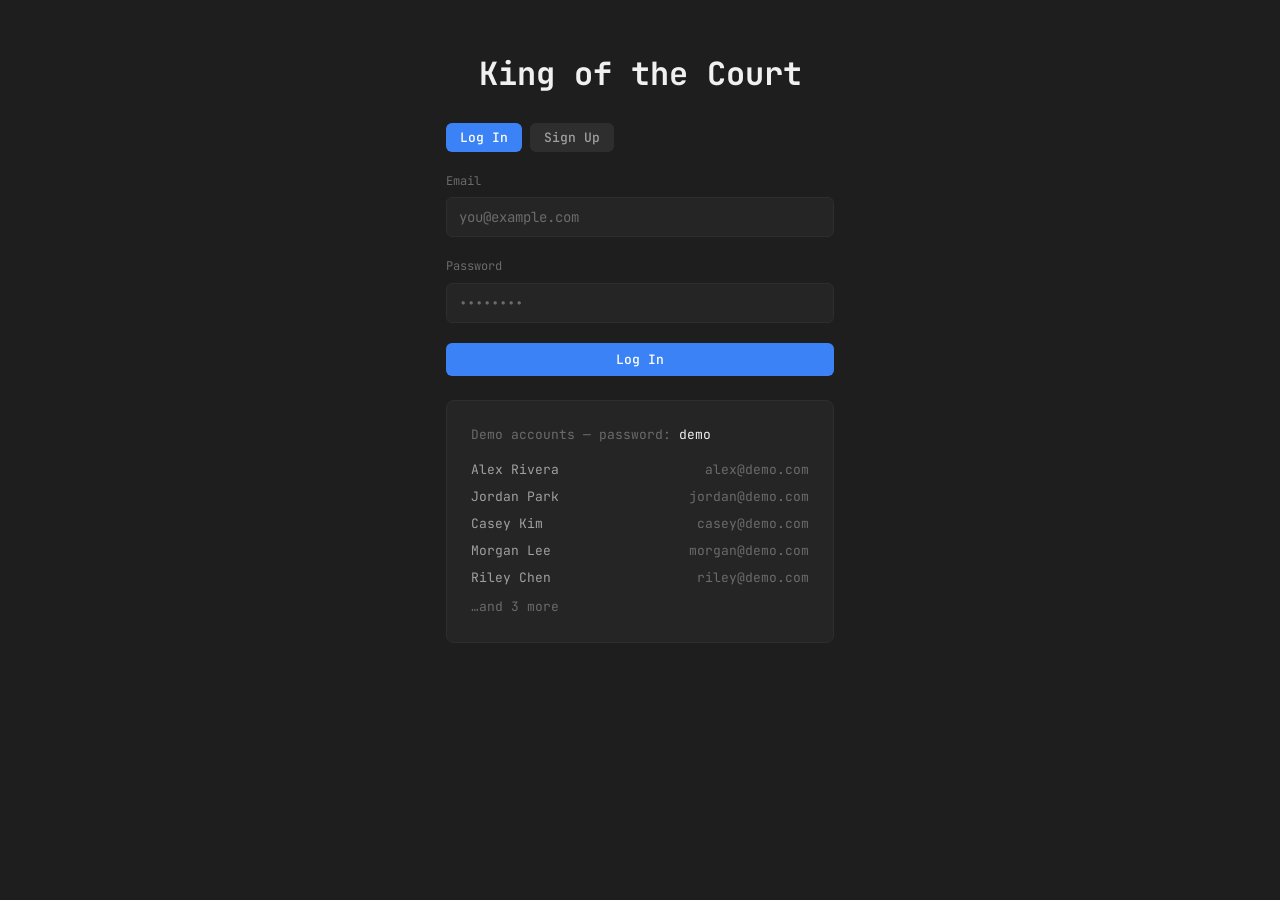
==== account.html @ 812c1025 "Initial Commit" ====
<!DOCTYPE html>
<html lang="en">
<head>
  <meta charset="UTF-8">
  <meta name="viewport" content="width=device-width, initial-scale=1.0">
  <title>Account · King of the Court</title>
  <link rel="stylesheet" href="css/style.css">
</head>
<body>
<div class="page">
  <div class="page-header">
    <h1 class="page-title">Account</h1>
    <p class="page-sub">Manage your profile.</p>
  </div>
  <div id="content"></div>
</div>

<!-- Delete confirm modal -->
<div class="modal-overlay hidden" id="delete-modal">
  <div class="modal-box">
    <div class="modal-title">Delete account?</div>
    <div class="modal-body">This will permanently remove your account. This action cannot be undone.</div>
    <div class="flex gap-3">
      <button class="btn btn-danger" onclick="confirmDelete()">Delete</button>
      <button class="btn btn-ghost" onclick="document.getElementById('delete-modal').classList.add('hidden')">Cancel</button>
    </div>
  </div>
</div>

<nav class="bottom-nav" id="bottom-nav"></nav>

<script src="js/data.js"></script>
<script src="js/app.js"></script>
<script>
  initNav('account');
  if (!requireAuth()) throw new Error('redirect');

  let user = getUser();
  let editing = false;

  function render() {
    if (editing) {
      show('content', `
        <div class="card">
          <h2 style="font-size:16px;font-weight:600;margin-bottom:16px">Edit Profile</h2>
          <div id="edit-error"></div>
          <div class="form-group">
            <label class="form-label">Name</label>
            <input class="form-input" id="e-name" value="${escHtml(user.name)}" required>
          </div>
          <div class="form-group">
            <label class="form-label">Email</label>
            <input class="form-input" type="email" id="e-email" value="${escHtml(user.email)}" required>
          </div>
          <div class="form-group">
            <label class="form-label">Phone</label>
            <input class="form-input" type="tel" id="e-phone" value="${escHtml(user.phone || '')}">
          </div>
          <div class="flex gap-3" style="padding-top:8px;border-top:1px solid var(--asphalt-light)">
            <button class="btn btn-primary" onclick="saveEdit()">Save</button>
            <button class="btn btn-ghost" onclick="editing=false;render()">Cancel</button>
          </div>
        </div>`);
      return;
    }

    show('content', `
      <div class="card" style="margin-bottom:16px">
        <div class="flex items-center gap-4 mb-6" style="padding-bottom:20px;border-bottom:1px solid var(--asphalt-light)">
          <div class="avatar-lg">${initials(user.name)}</div>
          <div>
            <div style="font-size:20px;font-weight:700">${escHtml(user.name)}</div>
            <div class="text-dim text-sm mt-1">${user.role === 'admin' ? '⚙️ Admin' : '🎾 Player'}</div>
            <div style="font-size:22px;font-weight:700;color:var(--ball);margin-top:4px">${user.elo ?? 1500} <span class="text-muted text-sm" style="font-weight:400">ELO</span></div>
          </div>
        </div>

        <div style="display:grid;gap:16px">
          <div>
            <div class="form-label">Email</div>
            <div>${escHtml(user.email)}</div>
          </div>
          <div>
            <div class="form-label">Phone</div>
            <div>${user.phone ? escHtml(user.phone) : '<span class="text-muted">Not set</span>'}</div>
          </div>
          <div>
            <div class="form-label">Member Since</div>
            <div>${formatMonthYear(user.createdAt)}</div>
          </div>
        </div>
      </div>

      <div class="flex gap-3 wrap" style="margin-bottom:8px">
        <button class="btn btn-ghost" onclick="editing=true;render()">✏️ Edit Profile</button>
        <button class="btn btn-ghost" style="color:var(--danger)" onclick="logout()">Sign Out</button>
      </div>
      ${user.role !== 'admin'
        ? `<button class="btn-link" onclick="document.getElementById('delete-modal').classList.remove('hidden')">Delete account</button>`
        : `<span class="text-xs text-muted">Admins cannot delete their own account.</span>`}
    `);
  }

  function saveEdit() {
    const name  = document.getElementById('e-name').value.trim();
    const email = document.getElementById('e-email').value.trim().toLowerCase();
    const phone = document.getElementById('e-phone').value.trim();
    if (!name || !email) {
      show('edit-error', '<div class="alert alert-error">Name and email are required.</div>');
      return;
    }
    user = { ...user, name, email, phone };
    setUser(user);
    // Persist edits so getMergedUser can pick them up
    const edits = getUserEdits();
    edits[user.id] = { name, email, phone };
    localStorage.setItem('user_edits', JSON.stringify(edits));
    editing = false;
    render();
  }

  function confirmDelete() {
    localStorage.removeItem('auth_user');
    location.href = 'index.html';
  }

  function escHtml(s) {
    return String(s).replace(/&/g,'&amp;').replace(/</g,'&lt;').replace(/>/g,'&gt;').replace(/"/g,'&quot;');
  }

  render();
</script>
</body>
</html>
---- css/style.css ----
@import url('https://fonts.googleapis.com/css2?family=JetBrains+Mono:wght@300;400;500;600;700&display=swap');

:root {
  --charcoal: #1e1e1e;
  --asphalt: #252525;
  --asphalt-light: #2e2e2e;
  --asphalt-muted: #6b6b6b;
  --racket: #3b82f6;
  --racket-hover: #2563eb;
  --ball: #f59e0b;
  --snow: #f0f0f0;
  --snow-dim: #a0a0a0;
  --danger: #ef4444;
  --danger-hover: #dc2626;
  --status-pending: #f59e0b;
  --status-done: #22c55e;
}

*, *::before, *::after { box-sizing: border-box; margin: 0; padding: 0; }

body {
  background: var(--charcoal);
  color: var(--snow);
  font-family: 'JetBrains Mono', 'Courier New', monospace;
  font-size: 14px;
  line-height: 1.6;
  min-height: 100dvh;
  padding-bottom: 80px;
}

a { color: inherit; text-decoration: none; }
button { font-family: inherit; cursor: pointer; }
input, select, textarea { font-family: inherit; }

/* Layout */
.page { max-width: 800px; margin: 0 auto; padding: 0 16px; }

/* Typography */
.page-header { padding: 32px 0 24px; }
.page-title { font-size: 28px; font-weight: 700; }
.page-sub { font-size: 13px; color: var(--snow-dim); margin-top: 4px; }

/* Cards */
.card {
  background: var(--asphalt);
  border: 1px solid var(--asphalt-light);
  border-radius: 8px;
  padding: 24px;
  margin-bottom: 16px;
  transition: border-color 0.15s;
}
.card.clickable { cursor: pointer; }
.card.clickable:hover { border-color: var(--snow-dim); }

/* Buttons */
.btn {
  display: inline-flex;
  align-items: center;
  justify-content: center;
  gap: 6px;
  padding: 8px 18px;
  border-radius: 6px;
  font-size: 13px;
  font-weight: 500;
  cursor: pointer;
  border: none;
  transition: background 0.15s, opacity 0.15s;
}
.btn:disabled { opacity: 0.5; cursor: not-allowed; }
.btn-primary { background: var(--racket); color: white; }
.btn-primary:hover:not(:disabled) { background: var(--racket-hover); }
.btn-ghost { background: var(--asphalt-light); color: var(--snow); }
.btn-ghost:hover:not(:disabled) { background: #3a3a3a; }
.btn-danger { background: var(--danger); color: white; }
.btn-danger:hover:not(:disabled) { background: var(--danger-hover); }
.btn-sm { padding: 6px 12px; font-size: 12px; }
.btn-full { width: 100%; }
.btn-link { background: none; border: none; color: var(--snow-dim); font-size: 13px; padding: 8px 0; }
.btn-link:hover { color: var(--danger); }

/* Status badges */
.badge {
  display: inline-block;
  padding: 2px 10px;
  border-radius: 999px;
  font-size: 11px;
  font-weight: 600;
  letter-spacing: 0.02em;
  white-space: nowrap;
}
.badge-planned { background: rgba(59,130,246,0.2); color: var(--racket); }
.badge-started { background: rgba(245,158,11,0.2); color: var(--status-pending); }
.badge-ended { background: rgba(34,197,94,0.2); color: var(--status-done); }
.badge-processed { background: rgba(107,107,107,0.2); color: var(--asphalt-muted); }

/* Forms */
.form-group { margin-bottom: 20px; }
.form-label { display: block; font-size: 12px; color: var(--asphalt-muted); margin-bottom: 6px; }
.form-input {
  width: 100%;
  background: var(--asphalt);
  border: 1px solid var(--asphalt-light);
  border-radius: 6px;
  padding: 10px 12px;
  color: var(--snow);
  font-size: 14px;
  font-family: inherit;
  outline: none;
  transition: border-color 0.15s;
}
.form-input:focus { border-color: var(--racket); }
.form-input::placeholder { color: var(--asphalt-muted); }

/* Autofill override */
input:-webkit-autofill,
input:-webkit-autofill:hover,
input:-webkit-autofill:focus {
  -webkit-box-shadow: 0 0 0 30px var(--asphalt) inset !important;
  -webkit-text-fill-color: var(--snow) !important;
}

/* Alerts */
.alert { padding: 10px 14px; border-radius: 6px; font-size: 13px; margin-bottom: 16px; }
.alert-error { background: rgba(239,68,68,0.1); color: var(--danger); border: 1px solid rgba(239,68,68,0.3); }
.alert-success { background: rgba(34,197,94,0.1); color: var(--status-done); border: 1px solid rgba(34,197,94,0.3); }

/* Bottom Nav */
.bottom-nav {
  position: fixed;
  bottom: 0; left: 0; right: 0;
  background: var(--charcoal);
  border-top: 1px solid var(--asphalt-light);
  display: grid;
  grid-template-columns: repeat(4, 1fr);
  z-index: 100;
  padding: 8px 8px 12px;
}
.nav-item {
  display: flex;
  flex-direction: column;
  align-items: center;
  gap: 3px;
  padding: 8px 4px;
  color: var(--asphalt-muted);
  font-size: 11px;
  font-weight: 500;
  text-decoration: none;
  border-radius: 8px;
  transition: color 0.15s;
}
.nav-item:hover { color: var(--snow-dim); }
.nav-item.active { color: white; }
.nav-icon { font-size: 20px; line-height: 1; }

/* Tabs */
.tabs { display: flex; gap: 8px; margin-bottom: 20px; }
.tab {
  padding: 6px 14px;
  border-radius: 6px;
  font-size: 13px;
  font-weight: 500;
  cursor: pointer;
  background: var(--asphalt-light);
  color: var(--snow-dim);
  border: none;
  transition: all 0.15s;
}
.tab.active { background: var(--racket); color: white; }

/* List rows */
.list-row {
  display: flex;
  align-items: center;
  gap: 12px;
  padding: 12px 16px;
  border-bottom: 1px solid var(--asphalt-light);
  transition: background 0.1s;
}
.list-row:last-child { border-bottom: none; }
.list-row.clickable { cursor: pointer; }
.list-row.clickable:hover { background: rgba(255,255,255,0.03); }

/* Avatar */
.avatar {
  width: 36px; height: 36px;
  border-radius: 50%;
  background: var(--asphalt-light);
  color: var(--snow);
  display: flex; align-items: center; justify-content: center;
  font-size: 14px; font-weight: 600;
  text-transform: uppercase; flex-shrink: 0;
}
.avatar-lg {
  width: 72px; height: 72px;
  border-radius: 50%;
  background: var(--asphalt-light);
  color: var(--snow);
  display: flex; align-items: center; justify-content: center;
  font-size: 28px; font-weight: 700;
  text-transform: uppercase; flex-shrink: 0;
}

/* Rank */
.rank-num {
  width: 24px; text-align: right;
  font-size: 13px; font-weight: 700;
  color: var(--asphalt-muted); flex-shrink: 0;
}
.rank-num.top { color: var(--ball); }

/* Helpers */
.flex { display: flex; }
.flex-1 { flex: 1; }
.flex-col { flex-direction: column; }
.items-center { align-items: center; }
.items-start { align-items: flex-start; }
.justify-between { justify-content: space-between; }
.gap-2 { gap: 8px; }
.gap-3 { gap: 12px; }
.gap-4 { gap: 16px; }
.wrap { flex-wrap: wrap; }
.mt-1 { margin-top: 4px; }
.mt-2 { margin-top: 8px; }
.mt-3 { margin-top: 12px; }
.mt-4 { margin-top: 16px; }
.mt-6 { margin-top: 24px; }
.mb-2 { margin-bottom: 8px; }
.mb-3 { margin-bottom: 12px; }
.mb-4 { margin-bottom: 16px; }
.mb-6 { margin-bottom: 24px; }
.text-xs { font-size: 11px; }
.text-sm { font-size: 13px; }
.text-muted { color: var(--asphalt-muted); }
.text-dim { color: var(--snow-dim); }
.text-racket { color: var(--racket); }
.text-ball { color: var(--ball); }
.text-danger { color: var(--danger); }
.text-success { color: var(--status-done); }
.font-bold { font-weight: 700; }
.text-center { text-align: center; }
.text-right { text-align: right; }
.shrink-0 { flex-shrink: 0; }
.truncate { overflow: hidden; text-overflow: ellipsis; white-space: nowrap; }
.min-w-0 { min-width: 0; }
.w-full { width: 100%; }
.hidden { display: none !important; }

/* Empty state */
.empty { text-align: center; padding: 64px 16px; }
.empty-icon { font-size: 40px; margin-bottom: 16px; }
.empty-title { font-size: 16px; font-weight: 600; margin-bottom: 8px; }
.empty-text { font-size: 13px; color: var(--asphalt-muted); }

/* Back button */
.back-btn {
  display: inline-flex; align-items: center; gap: 8px;
  color: var(--snow-dim); font-size: 13px;
  padding: 8px 0; cursor: pointer;
  background: none; border: none; margin-bottom: 8px;
}
.back-btn:hover { color: var(--snow); }

/* Divider */
.divider { border: none; border-top: 1px solid var(--asphalt-light); margin: 20px 0; }

/* Stats row */
.stats-row { display: grid; grid-template-columns: repeat(3, 1fr); gap: 12px; margin: 16px 0; }
.stat-box { background: var(--charcoal); border-radius: 6px; padding: 14px 10px; text-align: center; }
.stat-value { font-size: 22px; font-weight: 700; }
.stat-label { font-size: 11px; color: var(--asphalt-muted); margin-top: 2px; }

/* ELO chart */
.elo-chart-wrap {
  background: var(--asphalt);
  border: 1px solid var(--asphalt-light);
  border-radius: 8px;
  padding: 20px;
  margin-bottom: 20px;
}
.chart-header { display: flex; justify-content: space-between; align-items: center; margin-bottom: 12px; }
.chart-title { font-size: 16px; font-weight: 600; }

/* Game meta */
.game-meta { display: flex; flex-wrap: wrap; gap: 12px; margin-top: 12px; }
.game-meta-item { font-size: 13px; color: var(--snow-dim); }

/* Info grid */
.info-grid { display: grid; grid-template-columns: repeat(2, 1fr); gap: 12px; margin: 16px 0; }
@media (min-width: 480px) { .info-grid { grid-template-columns: repeat(4, 1fr); } }
.info-box { background: var(--charcoal); border-radius: 6px; padding: 12px; }
.info-box-label { font-size: 11px; color: var(--asphalt-muted); margin-bottom: 4px; }
.info-box-value { font-size: 15px; font-weight: 600; }

/* Winner banner */
.winner-banner {
  background: rgba(245,158,11,0.1);
  border: 1px solid rgba(245,158,11,0.3);
  border-radius: 6px;
  padding: 12px 16px;
  display: flex; align-items: center; gap: 10px;
  margin-bottom: 16px;
}

/* Modal */
.modal-overlay {
  position: fixed; inset: 0;
  background: rgba(0,0,0,0.7);
  display: flex; align-items: center; justify-content: center;
  z-index: 200; padding: 16px;
}
.modal-box {
  background: var(--asphalt);
  border: 1px solid var(--asphalt-light);
  border-radius: 10px;
  padding: 24px;
  max-width: 400px; width: 100%;
}
.modal-title { font-size: 18px; font-weight: 700; margin-bottom: 8px; }
.modal-body { font-size: 13px; color: var(--snow-dim); margin-bottom: 20px; }

/* Profile header */
.profile-header {
  display: flex; align-items: center; gap: 20px;
  padding-bottom: 20px;
  border-bottom: 1px solid var(--asphalt-light);
  margin-bottom: 20px;
}

@media (max-width: 600px) {
  .page { padding: 0 12px; }
  .card { padding: 16px; }
  .page-title { font-size: 22px; }
}
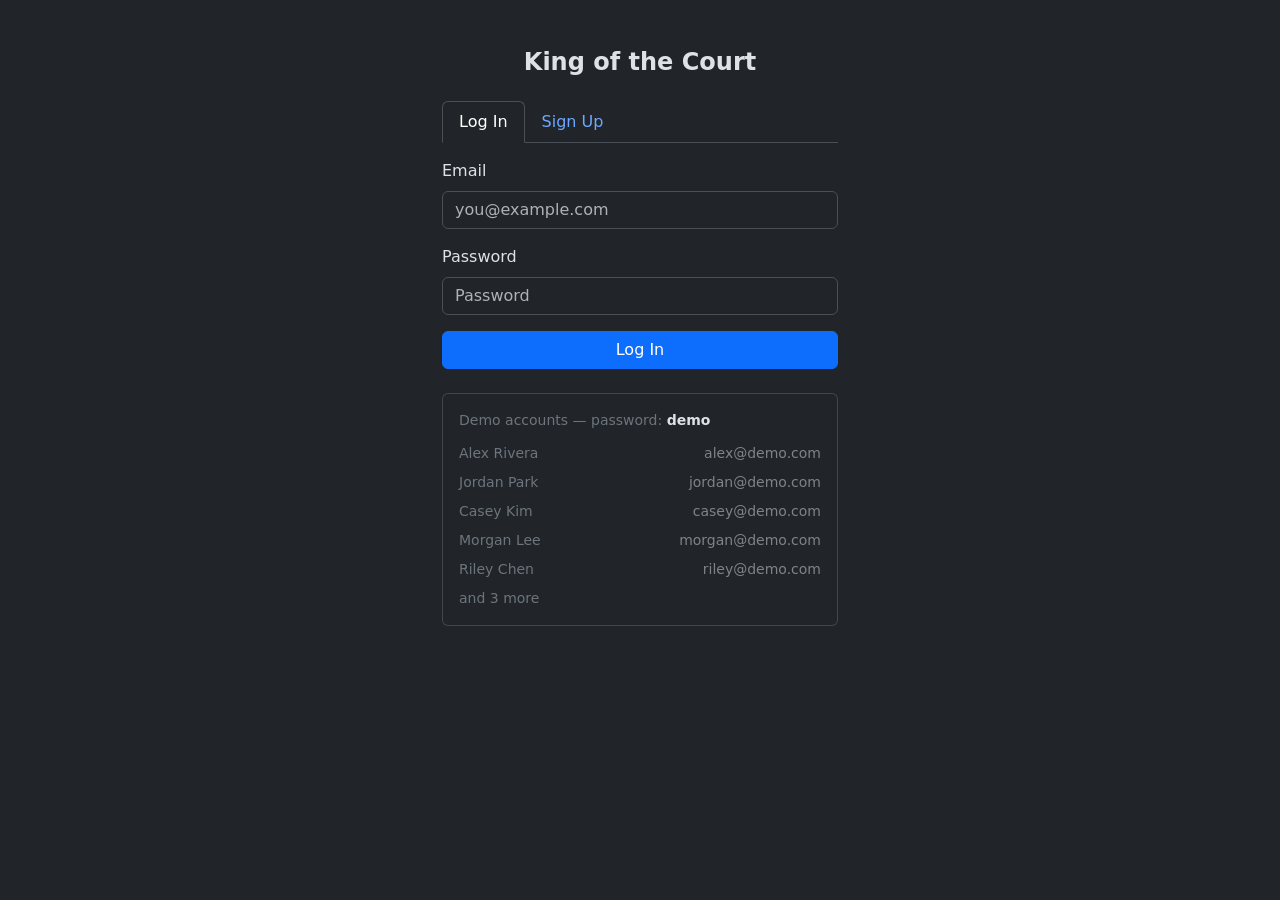
==== commit 5087ef48: "update ig" ====
--- a/account.html
+++ b/account.html
@@ -1,104 +1,117 @@
 <!DOCTYPE html>
-<html lang="en">
+<html lang="en" data-bs-theme="dark">
 <head>
   <meta charset="UTF-8">
   <meta name="viewport" content="width=device-width, initial-scale=1.0">
   <title>Account · King of the Court</title>
+  <link href="https://cdn.jsdelivr.net/npm/bootstrap@5.3.3/dist/css/bootstrap.min.css" rel="stylesheet">
+  <link href="https://cdn.jsdelivr.net/npm/bootstrap-icons@1.11.3/font/bootstrap-icons.min.css" rel="stylesheet">
   <link rel="stylesheet" href="css/style.css">
 </head>
 <body>
-<div class="page">
-  <div class="page-header">
-    <h1 class="page-title">Account</h1>
-    <p class="page-sub">Manage your profile.</p>
+<div class="container py-4" style="max-width:560px">
+  <div class="mb-4">
+    <h1 class="h3 fw-bold">Account</h1>
+    <p class="text-secondary mb-0">Manage your profile.</p>
   </div>
   <div id="content"></div>
 </div>
 
-<!-- Delete confirm modal -->
-<div class="modal-overlay hidden" id="delete-modal">
-  <div class="modal-box">
-    <div class="modal-title">Delete account?</div>
-    <div class="modal-body">This will permanently remove your account. This action cannot be undone.</div>
-    <div class="flex gap-3">
-      <button class="btn btn-danger" onclick="confirmDelete()">Delete</button>
-      <button class="btn btn-ghost" onclick="document.getElementById('delete-modal').classList.add('hidden')">Cancel</button>
+<div class="modal fade" id="deleteModal" tabindex="-1">
+  <div class="modal-dialog modal-dialog-centered">
+    <div class="modal-content">
+      <div class="modal-header">
+        <h5 class="modal-title">Delete account?</h5>
+        <button type="button" class="btn-close" data-bs-dismiss="modal"></button>
+      </div>
+      <div class="modal-body text-secondary small">
+        This will permanently remove your account and cannot be undone.
+      </div>
+      <div class="modal-footer">
+        <button class="btn btn-secondary btn-sm" data-bs-dismiss="modal">Cancel</button>
+        <button class="btn btn-danger btn-sm" onclick="confirmDelete()">Delete</button>
+      </div>
     </div>
   </div>
 </div>
 
-<nav class="bottom-nav" id="bottom-nav"></nav>
+<nav class="navbar fixed-bottom bg-body-tertiary border-top" id="bottom-nav"></nav>
 
+<script src="https://cdn.jsdelivr.net/npm/bootstrap@5.3.3/dist/js/bootstrap.bundle.min.js"></script>
 <script src="js/data.js"></script>
 <script src="js/app.js"></script>
 <script>
   initNav('account');
   if (!requireAuth()) throw new Error('redirect');
 
-  let user = getUser();
+  let user    = getUser();
   let editing = false;
 
   function render() {
     if (editing) {
       show('content', `
         <div class="card">
-          <h2 style="font-size:16px;font-weight:600;margin-bottom:16px">Edit Profile</h2>
-          <div id="edit-error"></div>
-          <div class="form-group">
-            <label class="form-label">Name</label>
-            <input class="form-input" id="e-name" value="${escHtml(user.name)}" required>
-          </div>
-          <div class="form-group">
-            <label class="form-label">Email</label>
-            <input class="form-input" type="email" id="e-email" value="${escHtml(user.email)}" required>
-          </div>
-          <div class="form-group">
-            <label class="form-label">Phone</label>
-            <input class="form-input" type="tel" id="e-phone" value="${escHtml(user.phone || '')}">
-          </div>
-          <div class="flex gap-3" style="padding-top:8px;border-top:1px solid var(--asphalt-light)">
-            <button class="btn btn-primary" onclick="saveEdit()">Save</button>
-            <button class="btn btn-ghost" onclick="editing=false;render()">Cancel</button>
+          <div class="card-body">
+            <h6 class="fw-semibold mb-3">Edit Profile</h6>
+            <div id="edit-error"></div>
+            <div class="mb-3">
+              <label class="form-label">Name</label>
+              <input class="form-control" id="e-name" value="${escHtml(user.name)}">
+            </div>
+            <div class="mb-3">
+              <label class="form-label">Email</label>
+              <input class="form-control" type="email" id="e-email" value="${escHtml(user.email)}">
+            </div>
+            <div class="mb-3">
+              <label class="form-label">Phone</label>
+              <input class="form-control" type="tel" id="e-phone" value="${escHtml(user.phone || '')}">
+            </div>
+            <div class="d-flex gap-2 pt-2 border-top">
+              <button class="btn btn-primary btn-sm" onclick="saveEdit()">Save</button>
+              <button class="btn btn-outline-secondary btn-sm" onclick="editing=false;render()">Cancel</button>
+            </div>
           </div>
         </div>`);
       return;
     }
 
     show('content', `
-      <div class="card" style="margin-bottom:16px">
-        <div class="flex items-center gap-4 mb-6" style="padding-bottom:20px;border-bottom:1px solid var(--asphalt-light)">
-          <div class="avatar-lg">${initials(user.name)}</div>
-          <div>
-            <div style="font-size:20px;font-weight:700">${escHtml(user.name)}</div>
-            <div class="text-dim text-sm mt-1">${user.role === 'admin' ? '⚙️ Admin' : '🎾 Player'}</div>
-            <div style="font-size:22px;font-weight:700;color:var(--ball);margin-top:4px">${user.elo ?? 1500} <span class="text-muted text-sm" style="font-weight:400">ELO</span></div>
+      <div class="card mb-3">
+        <div class="card-body">
+          <div class="d-flex align-items-center gap-3 mb-4 pb-3 border-bottom">
+            <div class="avatar-lg">${initials(user.name)}</div>
+            <div>
+              <h5 class="mb-0 fw-bold">${escHtml(user.name)}</h5>
+              <div class="text-secondary small mt-1">${user.role === 'admin' ? 'Admin' : 'Player'}</div>
+              <div class="fw-bold mt-1">${user.elo ?? 1500} <span class="text-secondary fw-normal small">ELO</span></div>
+            </div>
           </div>
-        </div>
-
-        <div style="display:grid;gap:16px">
-          <div>
-            <div class="form-label">Email</div>
-            <div>${escHtml(user.email)}</div>
-          </div>
-          <div>
-            <div class="form-label">Phone</div>
-            <div>${user.phone ? escHtml(user.phone) : '<span class="text-muted">Not set</span>'}</div>
-          </div>
-          <div>
-            <div class="form-label">Member Since</div>
-            <div>${formatMonthYear(user.createdAt)}</div>
-          </div>
+          <dl class="row mb-0 small">
+            <dt class="col-4 fw-normal text-secondary">Email</dt>
+            <dd class="col-8">${escHtml(user.email)}</dd>
+            <dt class="col-4 fw-normal text-secondary">Phone</dt>
+            <dd class="col-8">${user.phone ? escHtml(user.phone) : '<span class="text-secondary">Not set</span>'}</dd>
+            <dt class="col-4 fw-normal text-secondary">Member since</dt>
+            <dd class="col-8 mb-0">${formatMonthYear(user.createdAt)}</dd>
+          </dl>
         </div>
       </div>
 
-      <div class="flex gap-3 wrap" style="margin-bottom:8px">
-        <button class="btn btn-ghost" onclick="editing=true;render()">✏️ Edit Profile</button>
-        <button class="btn btn-ghost" style="color:var(--danger)" onclick="logout()">Sign Out</button>
+      <div class="d-flex flex-wrap gap-2 mb-3">
+        <button class="btn btn-outline-secondary btn-sm" onclick="editing=true;render()">
+          <i class="bi bi-pencil"></i> Edit Profile
+        </button>
+        <button class="btn btn-outline-secondary btn-sm" onclick="logout()">
+          <i class="bi bi-box-arrow-right"></i> Sign Out
+        </button>
       </div>
+
       ${user.role !== 'admin'
-        ? `<button class="btn-link" onclick="document.getElementById('delete-modal').classList.remove('hidden')">Delete account</button>`
-        : `<span class="text-xs text-muted">Admins cannot delete their own account.</span>`}
-    `);
+        ? `<button class="btn btn-link btn-sm text-secondary text-decoration-none p-0"
+               data-bs-toggle="modal" data-bs-target="#deleteModal">
+             Delete account
+           </button>`
+        : `<span class="text-secondary small">Admins cannot delete their own account.</span>`}`);
   }
 
   function saveEdit() {
@@ -106,12 +119,11 @@
     const email = document.getElementById('e-email').value.trim().toLowerCase();
     const phone = document.getElementById('e-phone').value.trim();
     if (!name || !email) {
-      show('edit-error', '<div class="alert alert-error">Name and email are required.</div>');
+      show('edit-error', '<div class="alert alert-danger py-2 small">Name and email are required.</div>');
       return;
     }
     user = { ...user, name, email, phone };
     setUser(user);
-    // Persist edits so getMergedUser can pick them up
     const edits = getUserEdits();
     edits[user.id] = { name, email, phone };
     localStorage.setItem('user_edits', JSON.stringify(edits));
@@ -120,12 +132,9 @@
   }
 
   function confirmDelete() {
+    bootstrap.Modal.getInstance(document.getElementById('deleteModal')).hide();
     localStorage.removeItem('auth_user');
     location.href = 'index.html';
-  }
-
-  function escHtml(s) {
-    return String(s).replace(/&/g,'&amp;').replace(/</g,'&lt;').replace(/>/g,'&gt;').replace(/"/g,'&quot;');
   }
 
   render();
--- a/css/style.css
+++ b/css/style.css
@@ -1,333 +1,19 @@
-@import url('https://fonts.googleapis.com/css2?family=JetBrains+Mono:wght@300;400;500;600;700&display=swap');
+body { padding-bottom: 72px; }
 
-:root {
-  --charcoal: #1e1e1e;
-  --asphalt: #252525;
-  --asphalt-light: #2e2e2e;
-  --asphalt-muted: #6b6b6b;
-  --racket: #3b82f6;
-  --racket-hover: #2563eb;
-  --ball: #f59e0b;
-  --snow: #f0f0f0;
-  --snow-dim: #a0a0a0;
-  --danger: #ef4444;
-  --danger-hover: #dc2626;
-  --status-pending: #f59e0b;
-  --status-done: #22c55e;
-}
+.nav-bottom a { font-size: 11px; min-width: 64px; text-align: center; padding: 6px 4px; text-decoration: none; }
 
-*, *::before, *::after { box-sizing: border-box; margin: 0; padding: 0; }
+.clickable { cursor: pointer; }
+.clickable:hover { background-color: rgba(255,255,255,.05) !important; }
 
-body {
-  background: var(--charcoal);
-  color: var(--snow);
-  font-family: 'JetBrains Mono', 'Courier New', monospace;
-  font-size: 14px;
-  line-height: 1.6;
-  min-height: 100dvh;
-  padding-bottom: 80px;
-}
-
-a { color: inherit; text-decoration: none; }
-button { font-family: inherit; cursor: pointer; }
-input, select, textarea { font-family: inherit; }
-
-/* Layout */
-.page { max-width: 800px; margin: 0 auto; padding: 0 16px; }
-
-/* Typography */
-.page-header { padding: 32px 0 24px; }
-.page-title { font-size: 28px; font-weight: 700; }
-.page-sub { font-size: 13px; color: var(--snow-dim); margin-top: 4px; }
-
-/* Cards */
-.card {
-  background: var(--asphalt);
-  border: 1px solid var(--asphalt-light);
-  border-radius: 8px;
-  padding: 24px;
-  margin-bottom: 16px;
-  transition: border-color 0.15s;
-}
-.card.clickable { cursor: pointer; }
-.card.clickable:hover { border-color: var(--snow-dim); }
-
-/* Buttons */
-.btn {
-  display: inline-flex;
-  align-items: center;
-  justify-content: center;
-  gap: 6px;
-  padding: 8px 18px;
-  border-radius: 6px;
-  font-size: 13px;
-  font-weight: 500;
-  cursor: pointer;
-  border: none;
-  transition: background 0.15s, opacity 0.15s;
-}
-.btn:disabled { opacity: 0.5; cursor: not-allowed; }
-.btn-primary { background: var(--racket); color: white; }
-.btn-primary:hover:not(:disabled) { background: var(--racket-hover); }
-.btn-ghost { background: var(--asphalt-light); color: var(--snow); }
-.btn-ghost:hover:not(:disabled) { background: #3a3a3a; }
-.btn-danger { background: var(--danger); color: white; }
-.btn-danger:hover:not(:disabled) { background: var(--danger-hover); }
-.btn-sm { padding: 6px 12px; font-size: 12px; }
-.btn-full { width: 100%; }
-.btn-link { background: none; border: none; color: var(--snow-dim); font-size: 13px; padding: 8px 0; }
-.btn-link:hover { color: var(--danger); }
-
-/* Status badges */
-.badge {
-  display: inline-block;
-  padding: 2px 10px;
-  border-radius: 999px;
-  font-size: 11px;
-  font-weight: 600;
-  letter-spacing: 0.02em;
-  white-space: nowrap;
-}
-.badge-planned { background: rgba(59,130,246,0.2); color: var(--racket); }
-.badge-started { background: rgba(245,158,11,0.2); color: var(--status-pending); }
-.badge-ended { background: rgba(34,197,94,0.2); color: var(--status-done); }
-.badge-processed { background: rgba(107,107,107,0.2); color: var(--asphalt-muted); }
-
-/* Forms */
-.form-group { margin-bottom: 20px; }
-.form-label { display: block; font-size: 12px; color: var(--asphalt-muted); margin-bottom: 6px; }
-.form-input {
-  width: 100%;
-  background: var(--asphalt);
-  border: 1px solid var(--asphalt-light);
-  border-radius: 6px;
-  padding: 10px 12px;
-  color: var(--snow);
-  font-size: 14px;
-  font-family: inherit;
-  outline: none;
-  transition: border-color 0.15s;
-}
-.form-input:focus { border-color: var(--racket); }
-.form-input::placeholder { color: var(--asphalt-muted); }
-
-/* Autofill override */
-input:-webkit-autofill,
-input:-webkit-autofill:hover,
-input:-webkit-autofill:focus {
-  -webkit-box-shadow: 0 0 0 30px var(--asphalt) inset !important;
-  -webkit-text-fill-color: var(--snow) !important;
-}
-
-/* Alerts */
-.alert { padding: 10px 14px; border-radius: 6px; font-size: 13px; margin-bottom: 16px; }
-.alert-error { background: rgba(239,68,68,0.1); color: var(--danger); border: 1px solid rgba(239,68,68,0.3); }
-.alert-success { background: rgba(34,197,94,0.1); color: var(--status-done); border: 1px solid rgba(34,197,94,0.3); }
-
-/* Bottom Nav */
-.bottom-nav {
-  position: fixed;
-  bottom: 0; left: 0; right: 0;
-  background: var(--charcoal);
-  border-top: 1px solid var(--asphalt-light);
-  display: grid;
-  grid-template-columns: repeat(4, 1fr);
-  z-index: 100;
-  padding: 8px 8px 12px;
-}
-.nav-item {
-  display: flex;
-  flex-direction: column;
-  align-items: center;
-  gap: 3px;
-  padding: 8px 4px;
-  color: var(--asphalt-muted);
-  font-size: 11px;
-  font-weight: 500;
-  text-decoration: none;
-  border-radius: 8px;
-  transition: color 0.15s;
-}
-.nav-item:hover { color: var(--snow-dim); }
-.nav-item.active { color: white; }
-.nav-icon { font-size: 20px; line-height: 1; }
-
-/* Tabs */
-.tabs { display: flex; gap: 8px; margin-bottom: 20px; }
-.tab {
-  padding: 6px 14px;
-  border-radius: 6px;
-  font-size: 13px;
-  font-weight: 500;
-  cursor: pointer;
-  background: var(--asphalt-light);
-  color: var(--snow-dim);
-  border: none;
-  transition: all 0.15s;
-}
-.tab.active { background: var(--racket); color: white; }
-
-/* List rows */
-.list-row {
-  display: flex;
-  align-items: center;
-  gap: 12px;
-  padding: 12px 16px;
-  border-bottom: 1px solid var(--asphalt-light);
-  transition: background 0.1s;
-}
-.list-row:last-child { border-bottom: none; }
-.list-row.clickable { cursor: pointer; }
-.list-row.clickable:hover { background: rgba(255,255,255,0.03); }
-
-/* Avatar */
 .avatar {
-  width: 36px; height: 36px;
-  border-radius: 50%;
-  background: var(--asphalt-light);
-  color: var(--snow);
-  display: flex; align-items: center; justify-content: center;
-  font-size: 14px; font-weight: 600;
-  text-transform: uppercase; flex-shrink: 0;
+  width: 36px; height: 36px; border-radius: 50%;
+  background: var(--bs-secondary-bg);
+  display: inline-flex; align-items: center; justify-content: center;
+  font-weight: 600; font-size: 13px; flex-shrink: 0;
 }
 .avatar-lg {
-  width: 72px; height: 72px;
-  border-radius: 50%;
-  background: var(--asphalt-light);
-  color: var(--snow);
-  display: flex; align-items: center; justify-content: center;
-  font-size: 28px; font-weight: 700;
-  text-transform: uppercase; flex-shrink: 0;
+  width: 72px; height: 72px; border-radius: 50%;
+  background: var(--bs-secondary-bg);
+  display: inline-flex; align-items: center; justify-content: center;
+  font-weight: 700; font-size: 26px; flex-shrink: 0;
 }
-
-/* Rank */
-.rank-num {
-  width: 24px; text-align: right;
-  font-size: 13px; font-weight: 700;
-  color: var(--asphalt-muted); flex-shrink: 0;
-}
-.rank-num.top { color: var(--ball); }
-
-/* Helpers */
-.flex { display: flex; }
-.flex-1 { flex: 1; }
-.flex-col { flex-direction: column; }
-.items-center { align-items: center; }
-.items-start { align-items: flex-start; }
-.justify-between { justify-content: space-between; }
-.gap-2 { gap: 8px; }
-.gap-3 { gap: 12px; }
-.gap-4 { gap: 16px; }
-.wrap { flex-wrap: wrap; }
-.mt-1 { margin-top: 4px; }
-.mt-2 { margin-top: 8px; }
-.mt-3 { margin-top: 12px; }
-.mt-4 { margin-top: 16px; }
-.mt-6 { margin-top: 24px; }
-.mb-2 { margin-bottom: 8px; }
-.mb-3 { margin-bottom: 12px; }
-.mb-4 { margin-bottom: 16px; }
-.mb-6 { margin-bottom: 24px; }
-.text-xs { font-size: 11px; }
-.text-sm { font-size: 13px; }
-.text-muted { color: var(--asphalt-muted); }
-.text-dim { color: var(--snow-dim); }
-.text-racket { color: var(--racket); }
-.text-ball { color: var(--ball); }
-.text-danger { color: var(--danger); }
-.text-success { color: var(--status-done); }
-.font-bold { font-weight: 700; }
-.text-center { text-align: center; }
-.text-right { text-align: right; }
-.shrink-0 { flex-shrink: 0; }
-.truncate { overflow: hidden; text-overflow: ellipsis; white-space: nowrap; }
-.min-w-0 { min-width: 0; }
-.w-full { width: 100%; }
-.hidden { display: none !important; }
-
-/* Empty state */
-.empty { text-align: center; padding: 64px 16px; }
-.empty-icon { font-size: 40px; margin-bottom: 16px; }
-.empty-title { font-size: 16px; font-weight: 600; margin-bottom: 8px; }
-.empty-text { font-size: 13px; color: var(--asphalt-muted); }
-
-/* Back button */
-.back-btn {
-  display: inline-flex; align-items: center; gap: 8px;
-  color: var(--snow-dim); font-size: 13px;
-  padding: 8px 0; cursor: pointer;
-  background: none; border: none; margin-bottom: 8px;
-}
-.back-btn:hover { color: var(--snow); }
-
-/* Divider */
-.divider { border: none; border-top: 1px solid var(--asphalt-light); margin: 20px 0; }
-
-/* Stats row */
-.stats-row { display: grid; grid-template-columns: repeat(3, 1fr); gap: 12px; margin: 16px 0; }
-.stat-box { background: var(--charcoal); border-radius: 6px; padding: 14px 10px; text-align: center; }
-.stat-value { font-size: 22px; font-weight: 700; }
-.stat-label { font-size: 11px; color: var(--asphalt-muted); margin-top: 2px; }
-
-/* ELO chart */
-.elo-chart-wrap {
-  background: var(--asphalt);
-  border: 1px solid var(--asphalt-light);
-  border-radius: 8px;
-  padding: 20px;
-  margin-bottom: 20px;
-}
-.chart-header { display: flex; justify-content: space-between; align-items: center; margin-bottom: 12px; }
-.chart-title { font-size: 16px; font-weight: 600; }
-
-/* Game meta */
-.game-meta { display: flex; flex-wrap: wrap; gap: 12px; margin-top: 12px; }
-.game-meta-item { font-size: 13px; color: var(--snow-dim); }
-
-/* Info grid */
-.info-grid { display: grid; grid-template-columns: repeat(2, 1fr); gap: 12px; margin: 16px 0; }
-@media (min-width: 480px) { .info-grid { grid-template-columns: repeat(4, 1fr); } }
-.info-box { background: var(--charcoal); border-radius: 6px; padding: 12px; }
-.info-box-label { font-size: 11px; color: var(--asphalt-muted); margin-bottom: 4px; }
-.info-box-value { font-size: 15px; font-weight: 600; }
-
-/* Winner banner */
-.winner-banner {
-  background: rgba(245,158,11,0.1);
-  border: 1px solid rgba(245,158,11,0.3);
-  border-radius: 6px;
-  padding: 12px 16px;
-  display: flex; align-items: center; gap: 10px;
-  margin-bottom: 16px;
-}
-
-/* Modal */
-.modal-overlay {
-  position: fixed; inset: 0;
-  background: rgba(0,0,0,0.7);
-  display: flex; align-items: center; justify-content: center;
-  z-index: 200; padding: 16px;
-}
-.modal-box {
-  background: var(--asphalt);
-  border: 1px solid var(--asphalt-light);
-  border-radius: 10px;
-  padding: 24px;
-  max-width: 400px; width: 100%;
-}
-.modal-title { font-size: 18px; font-weight: 700; margin-bottom: 8px; }
-.modal-body { font-size: 13px; color: var(--snow-dim); margin-bottom: 20px; }
-
-/* Profile header */
-.profile-header {
-  display: flex; align-items: center; gap: 20px;
-  padding-bottom: 20px;
-  border-bottom: 1px solid var(--asphalt-light);
-  margin-bottom: 20px;
-}
-
-@media (max-width: 600px) {
-  .page { padding: 0 12px; }
-  .card { padding: 16px; }
-  .page-title { font-size: 22px; }
-}
